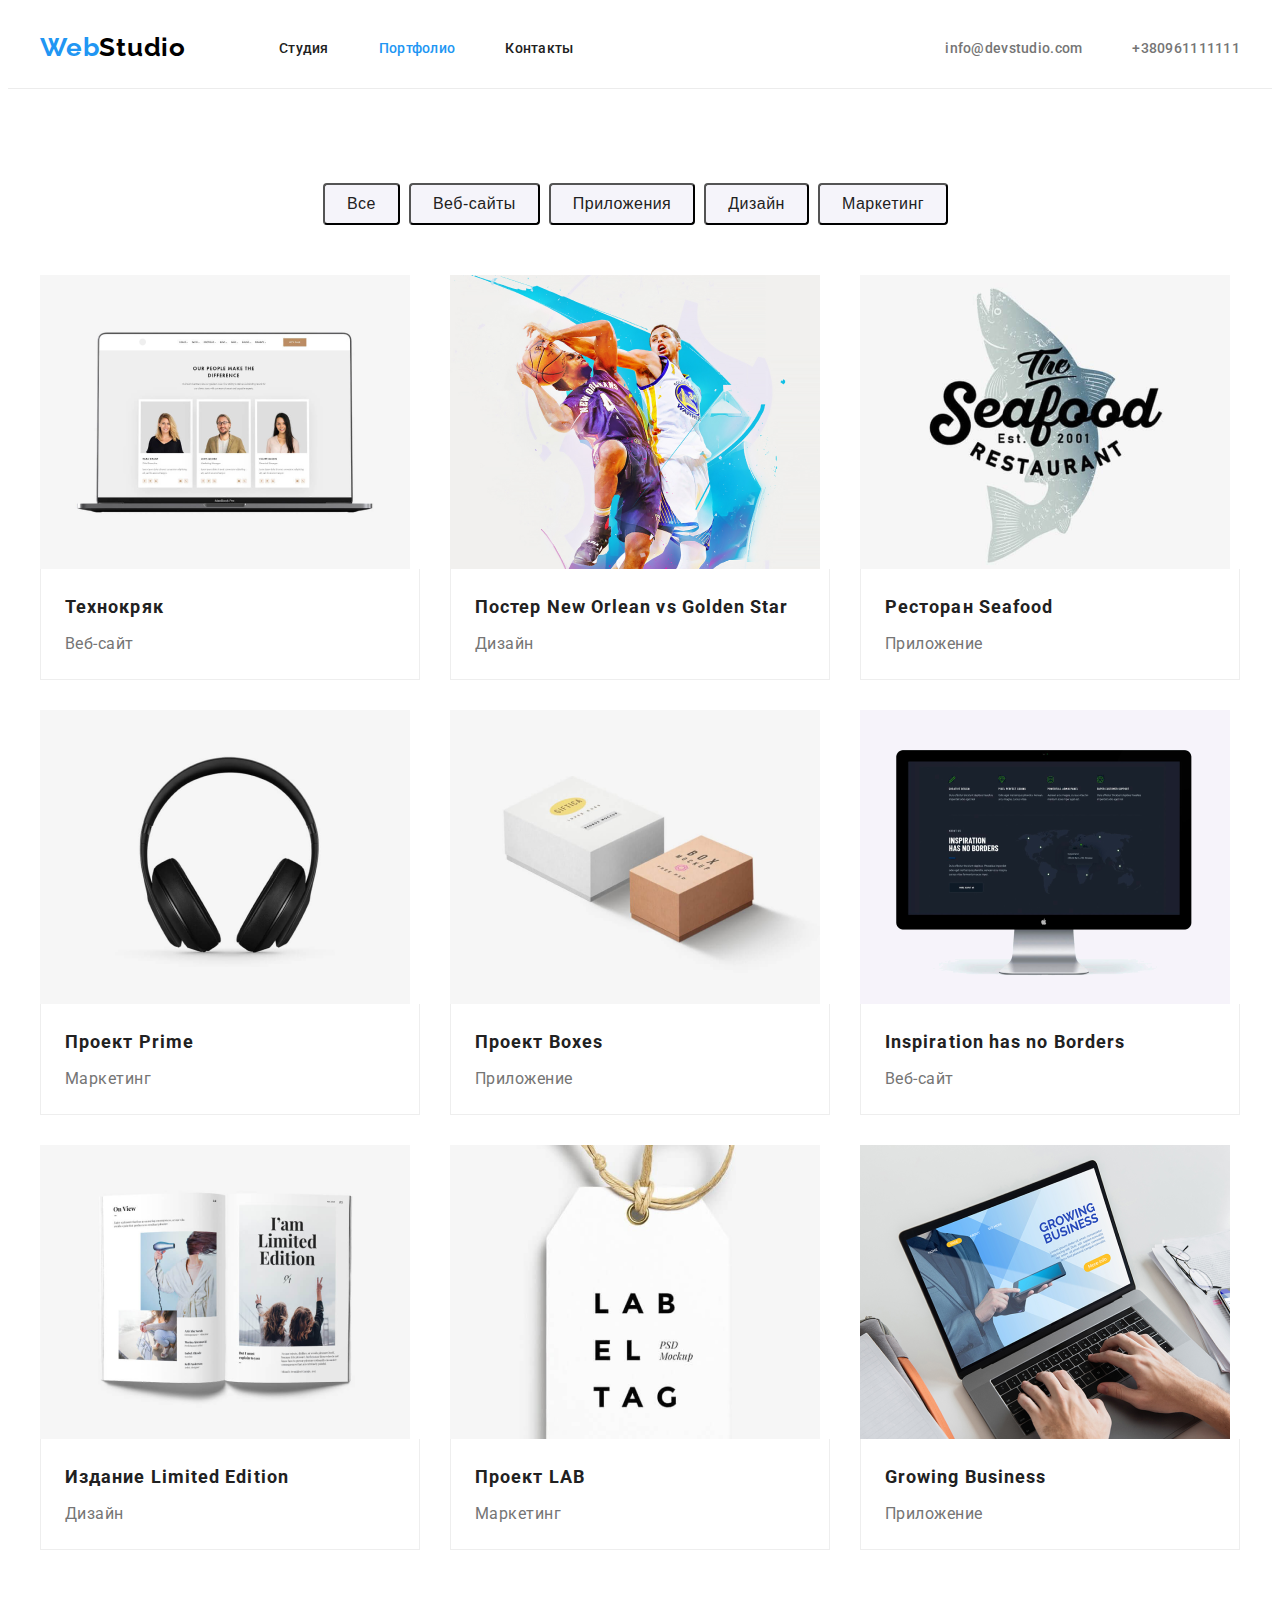
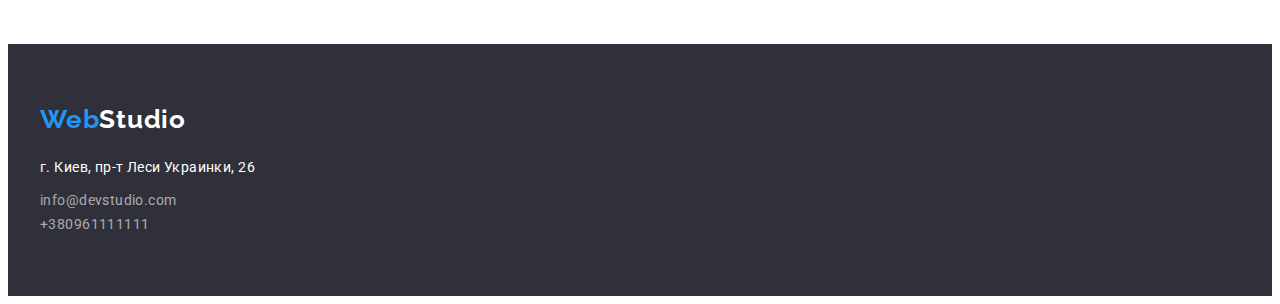
==== Portfolio.html @ 4aaf1207 "primary task" ====
<!DOCTYPE html>
<html lang="ru">
<head>
    <meta charset="UTF-8">
    <meta http-equiv="X-UA-Compatible" content="IE=edge">
    <meta name="viewport" content="width=device-width, initial-scale=1.0">
    <title>Студия</title>
    <link rel="preconnect" href="https://fonts.googleapis.com">
    <link rel="preconnect" href="https://fonts.gstatic.com" crossorigin>
    <link href="https://fonts.googleapis.com/css2?family=Raleway:wght@700&family=Roboto:wght@400;500;700;900&display=swap"
        rel="stylesheet">
    <link rel="stylesheet" href="https://cdnjs.cloudflare.com/ajax/libs/modern-normalize/1.1.0/modern-normalize.min.css"
        integrity="sha512-wpPYUAdjBVSE4KJnH1VR1HeZfpl1ub8YT/NKx4PuQ5NmX2tKuGu6U/JRp5y+Y8XG2tV+wKQpNHVUX03MfMFn9Q=="
        crossorigin="anonymous" referrerpolicy="no-referrer" />

    <link rel="stylesheet" href="/css/styles.css">
</head>
<body>
    <!--header-->
    <header class="header">
        <div class="container header-container">
            <nav class="nav-content">
            <a href="/index.html" class="logo"><span class="web">Web</span>Studio</a>
            <ul class="site-nav">
                <li class="header-item">
                    <a href="/index.html" >Студия</a>
                </li>
                <li class="header-item">
                    <a href="/Portfolio.html" class="current-page">Портфолио</a>
                </li>
                <li class="header-item">
                    <a href="">Контакты</a>
                </li>
            </ul>
            </nav>           
        

            <ul class="connection">
                <li class="header-item"> <a href="mailto:info@devstudio.com">info@devstudio.com</a></li>
                <li class="header-item"> <a href="tel:+380961111111">+380961111111</a></li>
            </ul>

        </div>

    </header>




    <!--Main-->
    <main>
        <section class="section portfolio-section">
            <div class="container portfolio-container" >
                <ul class="portfolio-btns">
                    <li><button type="button" class="btn">Все</button></li>
                    <li><button type="button" class="btn">Веб-сайты</button></li>
                    <li><button type="button" class="btn">Приложения</button></li>
                    <li><button type="button" class="btn">Дизайн</button></li>
                    <li><button type="button" class="btn">Маркетинг</button></li>
    
                </ul>              
                            
                                          
             
                <ul class="portfolio-list">
                    <li class="portfolio-item">
                        <img class="portfolio-photo" src="/img/Web 1.png" width="370" height="294" alt="">
                            <div class="portfolio-content-desctiption">
                                <h3 class="project-title">Технокряк</h3>
                                <p class="project-text">Веб-сайт</p>

                            </div>
                        
                        
                    </li>
                    <li class="portfolio-item">
                        <img class="portfolio-photo" src="/img/Bascketball.png" width="370" height="294" alt="">
                        
                        <div class="portfolio-content-desctiption">
                            <h3 class="project-title">Постер New Orlean vs Golden Star</h3>
                            <p class="project-text">Дизайн</p>
                        </div>
                        
                    </li>
                    <li class="portfolio-item">
                        <img class="portfolio-photo" src="/img/sea food.png" width="370" height="294" alt="">
                        
                        <div class="portfolio-content-desctiption">
                            <h3 class="project-title">Ресторан Seafood</h3>
                            <p class="project-text">Приложение</p>
                        </div>
                        
                    </li>
                    <li class="portfolio-item">
                        <img class="portfolio-photo" src="/img/ear.png" width="370" height="294" alt="">
                        
                        <div class="portfolio-content-desctiption">
                            <h3 class="project-title">Проект Prime</h3>
                            <p class="project-text">Маркетинг</p>
                        </div>
                        
                    </li>
                    <li class="portfolio-item">
                        <img class="portfolio-photo" src="/img/boxes.png" width="370" height="294" alt="">
                        
                        <div class="portfolio-content-desctiption">
                            <h3 class="project-title">Проект Boxes</h3>
                            <p class="project-text">Приложение</p>

                        </div>
                        
                    </li>
                    <li class="portfolio-item">
                        <img class="portfolio-photo" src="/img/display.png" width="370" height="294" alt="">
                        
                        <div class="portfolio-content-desctiption">
                            <h3 class="project-title">Inspiration has no Borders</h3>
                            <p class="project-text">Веб-сайт</p>

                        </div>
                        
                    </li>
                    <li class="portfolio-item">
                        <img class="portfolio-photo" src="/img/magazin.png" width="370" height="294" alt="">
                        
                        <div class="portfolio-content-desctiption">
                            <h3 class="project-title">Издание Limited Edition</h3>
                            <p class="project-text">Дизайн</p>

                        </div>
                        
                    </li>
                    <li class="portfolio-item">
                        <img class="portfolio-photo" class="portfolio-photo" src="/img/label.png" width="370" height="294" alt="">
                        
                        <div class="portfolio-content-desctiption">
                            <h3 class="project-title">Проект LAB</h3>
                            <p class="project-text">Маркетинг</p>
                        </div>
                        
                    </li>
                    <li class="portfolio-item">
                        <img class="portfolio-photo" src="/img/laptop.png" width="370" height="294" alt="">
                        
                        <div class="portfolio-content-desctiption">
                            <h3 class="project-title">Growing Business</h3>
                            <p class="project-text">Приложение</p>
                        </div>
                        
                    </li>
                    
                </ul>
            </div>
        </section>

        

        

    </main>




    <footer class="footer">
        <div class="container footer-container">
            <a href="/index.html" class="logo"><span class="web">Web</span><span class="studio">Studio</span></a>
        <address class="address-info">
            <p class="address">г. Киев, пр-т Леси Украинки, 26</p>
            <ul class="footer-connection">                    
                <li class="connection-item"><a href="mailto:info@devstudio.com ">info@devstudio.com</a></li>
                <li class="connection-item"><a href="tel:+380961111111">+380961111111</a></li>
                
            </ul>
        </address>
        </div>

    </footer>


    
</body>
</html>
---- css/styles.css ----
/* main text color: #757575;*/
/* secondary text color: #212121;  */
/* белый #FFFFFF */
/* акцент синий #2196F3 */
/* первичный цвет фона #E5E5E5; */
/* вторичный цвет фона #2F303A; */
/* цвет фона наша команда #F5F4FA */


:root {
    --primary-text-color: #757575;
    --secondary-text-color: #212121;
    --accent-color: #2196F3;
    --accent-second-color: #FFFFFF;
    --primary-background-color: #e5e5e5;
    --secondary-background-color: #2F303A;
    --stuff-background-color: #F5F4FA:
}


body {
    background-color: #FFFFFF;
    color: var(--primary-text-color);
    font-family: Roboto, sans-serif;
    }

p, h1, h2, h3, h4, h5, h5, h6 {
     margin-top: 0;
     margin-bottom: 0;
}
ul {list-style: none;
    margin-top: 0;
    margin-bottom: 0;
    padding-left: 0;
}    

.container {
    width: 1200px;
    margin: 0px;
    padding-left: 15px;
    padding-right: 15px;
    margin-left: auto;
    margin-right: auto;
}

.header{
    padding-top: 24px;
    padding-bottom: 25px;
    display: flex;
    align-items: center;
    border-bottom: 1px solid #ECECEC;
    }

.header .container {
    display: flex;
    align-items: center;

}
.header .header-container {
    display: flex;
    align-items: center;
}    

.nav-content{
    display: flex;
    align-items: center;
}

.site-nav {
    display: flex;
}



.header-item:not(:last-child) {
    margin-right: 50px;
  }

.logo {
margin-right: 93px;    
font: Raleway;
font-family: 'Raleway';
font-style: normal;
font-weight: 700;
font-size: 26px;
line-height: 31px;
letter-spacing: 0.03em;
text-decoration: none;
color: #000000;
}

.web {
    color: var(--accent-color);
}

.site-nav a {
    font-family: 'Roboto';
font-style: normal;
font-weight: 500;
font-size: 14px;
line-height: 16px;
letter-spacing: 0.02em;
color: var(--secondary-text-color);
text-decoration: none;
}

.site-nav a:hover,
.site-nav a:focus {
    color: var(--accent-color);
}

.connection {
    display: flex;
    margin-left: auto;

}

.connection a{
font-family: 'Roboto';
font-style: normal;
font-weight: 500;
font-size: 14px;
line-height: 16px;
letter-spacing: 0.02em;
color: var(--primary-text-color);
text-decoration: none;
}
.connection a:hover,
.connection a:focus {
    color: var(--accent-color);
}

.header-item .current-page{
color: var(--accent-color);
}

/* Main */
.hero{
    /* background-color: var(--secondary-background-color); */
    background-image: linear-gradient(rgba(47, 48, 58, 0.4),
    rgba(47, 48, 58, 0.4)) , url(/img/background.png);
    background-repeat: no-repeat;
  background-position: center;
  background-size: 1600px;
    display: flex;
    align-items: center;
    padding-bottom: 200px; 
    padding-top: 200px;
}

.hero-title{
    
padding-bottom: 30px;
text-align: center;
font-family: 'Roboto';
font-style: normal;
font-weight: 900;
font-size: 44px;
line-height: 60px;
text-align: center;
letter-spacing: 0.06em;
text-transform: uppercase;
color: var(--accent-second-color);
}

.button{
    display: block;
    margin-right: auto;
    margin-left: auto;
    padding-left: 32px;
    padding-right: 32px;
    padding-bottom: 10px;
    padding-top: 10px;
    font-family: 'Roboto';
    font-style: normal;
    font-weight: 700;
    font-size: 16px;
    line-height: 30px;
    display: flex;
    align-items: center;
    text-align: center;
    letter-spacing: 0.06em;
    background-color: var(--accent-color);
    color: var(--accent-second-color);
    cursor: pointer;
    box-shadow: 0px 4px 4px rgba(0, 0, 0, 0.15);
    border-radius: 4px;
}

/* Advantage */
.section{
    padding-top: 94px;
}

.advantage-title{
    padding-bottom: 10px;
font-family: 'Roboto';
font-style: normal;
font-weight: 700;
font-size: 14px;
line-height: 16px;
letter-spacing: 0.03em;
text-transform: uppercase;
color: var(--secondary-text-color);
}

.advantage-list{
    display: flex;
}

.advantage-item {
    width: 270px;
    height: 101px;

}

.advantage-item:not(:last-child) {
    margin-right: 30px;
    }

.advantage-text {
    font-family: 'Roboto';
font-style: normal;
font-weight: 400;
font-size: 14px;
line-height: 24px;
letter-spacing: 0.03em;

}

/* Services */


.section-title{
    padding-bottom: 50px;
    text-align: center;
    font-family: 'Roboto';
font-style: normal;
font-weight: 700;
font-size: 36px;
line-height: 42px;
/* text-align: center; */
letter-spacing: 0.03em;
color: var(--secondary-text-color);
}

.services-list{
    display: flex;
    align-items: center;

}

.services-item:not(:last-child) {
    padding-right: 30px;
    }

/* Stuff section */

.stuff-section{
    background-color: #F5F4FA;

}

.stuff-list {
    display: flex;
    align-items: center;
}

.stuff-item:not(:last-child){
    padding-right: 30px;

}
.stuff-title{
    padding-top: 30px;
    padding-bottom: 10px;
    font-family: 'Roboto';
font-style: normal;
font-weight: 500;
font-size: 16px;
line-height: 19px;
/* identical to box height */

text-align: center;
letter-spacing: 0.03em;
color: var(--secondary-text-color);
}

.stuff-text{
padding-bottom: 30px;
font-family: 'Roboto' sans-serif;
font-style: normal;
font-weight: 400;
font-size: 16px;
line-height: 19px;
/* identical to box height */

text-align: center;
letter-spacing: 0.03em;
color: var(--primary-text-color);
}

.stuff-section {
    padding-bottom: 94px;
}

/* Footer */

.footer{
    padding-top: 60px;
    padding-bottom: 60px;
background-color: #2F303A;
color:var(--accent-second-color);
}





.address {
    padding-top: 20px ;
    padding-bottom: 9px;
}



.studio{
font-family: 'Raleway' sans-serif;
font-style: normal;
font-weight: 700;
font-size: 26px;
line-height: 31px;
letter-spacing: 0.03em;
color: var(--accent-second-color);

}
.address{
font-family: 'Roboto' sans-serif;
font-style: normal;
font-weight: 400;
font-size: 14px;
line-height: 24px;
letter-spacing: 0.03em;
color: var(--accent-second-color);
}

.footer-connection a{
font-style: normal;
font-weight: 400;
font-size: 14px;
line-height: 24px;
letter-spacing: 0.03em;
color: rgba(255, 255, 255, 0.6);
text-decoration: none;
}

.footer-connection a:hover,
.footer-connection a:focus {
color: var(--accent-color);
text-decoration: none;
}


/* Portfolio */

.portfolio-section {
    padding-top: 94px;
    padding-bottom: 94px;
}

.portfolio-btns {
    display: flex;
    align-items: center;
    justify-content: center;
    margin-bottom: 50px;
    margin-right: auto;
    margin-left: auto;
}


.btn{
    margin-right: 9px;
padding: 6px 22px;
font-family: 'Roboto' sans-serif;
font-style: normal;
font-weight: 500;
font-size: 16px;
line-height: 26px;
text-align: center;
letter-spacing: 0.03em;
color: var(--secondary-text-color);
background: #F5F4FA;
border-radius: 4px;
text-decoration: none;
cursor: pointer;
}

.btn:not(:last-child) {
    display: block;
    align-items: center;
    justify-content: center;
    
}

.btn:focus,
.btn:hover {
    background: var(--accent-color);
    color: var(--accent-second-color);
}

.portfolio-list {

    display: flex;
    flex-wrap: wrap;
    align-items: center;
    justify-content: center;
    margin-left: -30px;
}



.portfolio-item {
    width: 370px;
    margin-left: 30px;
    flex-basis: calc((100% - 3 * 30px) / 3);
}

.portfolio-item:not(:nth-last-child(-n + 3)) {
    margin-bottom: 30px;
  }

.portfolio-photo{
    display: block;
}
.portfolio-content-desctiption {
    border-bottom: 1px solid #EEEEEE;
    border-right: 1px solid #EEEEEE;  
    border-left: 1px solid #EEEEEE;
    padding-bottom: 20px;
    
    
  }

.project-title {
    padding-top: 20px;
    padding-left: 24px;
    padding-bottom: 4px;
    font-family: 'Roboto';
    font-style: normal;
    font-weight: 700;
    font-size: 18px;
    line-height: 36px;
       
    letter-spacing: 0.06em;
    color: var(--secondary-text-color);
}

.project-text{
padding-left: 24px;
font-family: 'Roboto' sans-serif;
font-style: normal;
font-weight: 400;
font-size: 16px;
line-height: 30px;
letter-spacing: 0.03em;
color:var(--primary-text-color);

}
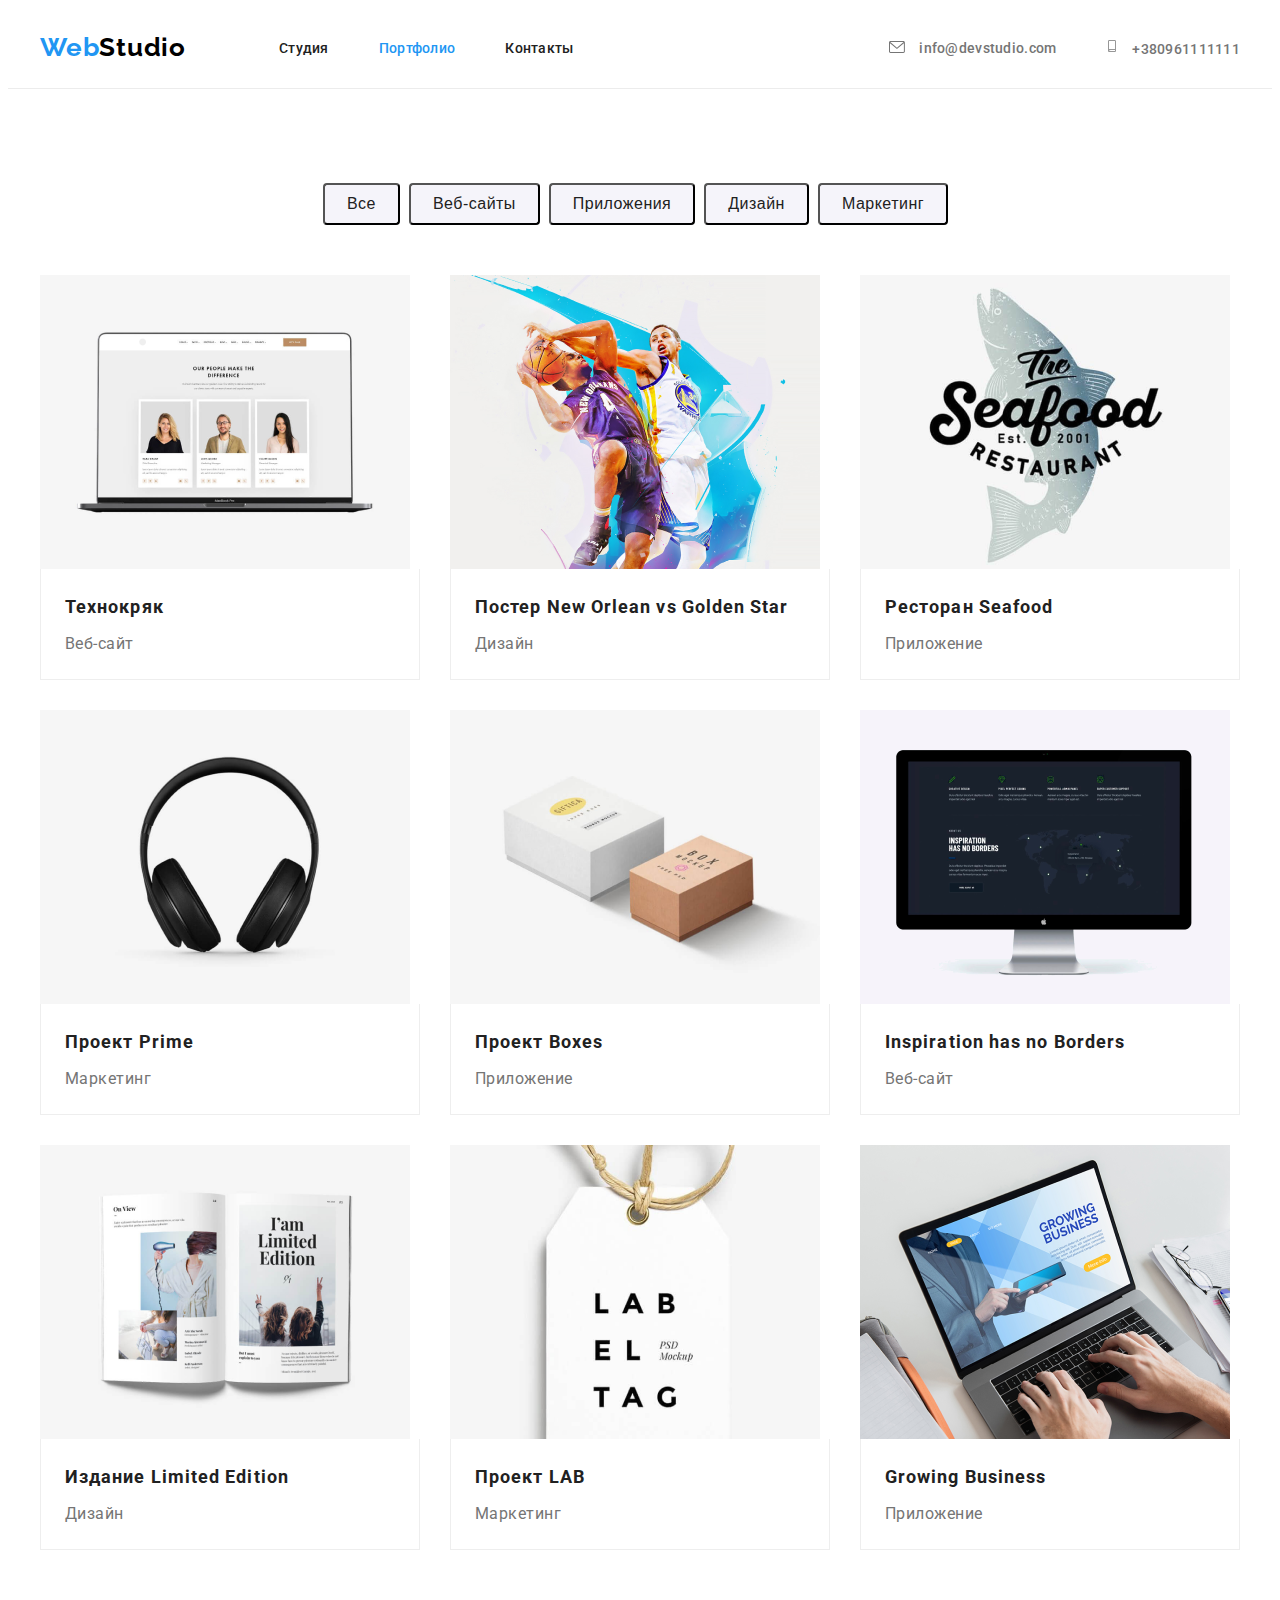
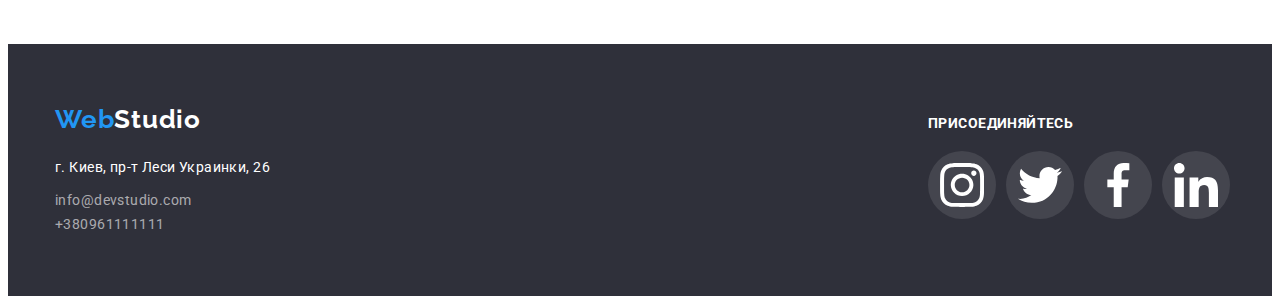
==== commit b65417b0: "Practica 4" ====
--- a/Portfolio.html
+++ b/Portfolio.html
@@ -36,8 +36,12 @@
         
 
             <ul class="connection">
-                <li class="header-item"> <a href="mailto:info@devstudio.com">info@devstudio.com</a></li>
-                <li class="header-item"> <a href="tel:+380961111111">+380961111111</a></li>
+                <li class="header-item"> 
+                    <svg class=" header-icon envelope" width="16" height="12"><use href="./img/symbol-defs.svg#icon-envelope" ></use></svg>
+                    <a href="mailto:info@devstudio.com">  info@devstudio.com </a></li>
+                <li class="header-item"> 
+                    <svg class="header-icon smartphone" width="12" height="16"><use href="./img/symbol-defs.svg#icon-smartphone" ></use></svg>
+                    <a href="tel:+380961111111">  +380961111111</a></li>
             </ul>
 
         </div>
@@ -163,18 +167,44 @@
 
 
     <footer class="footer">
-        <div class="container footer-container">
-            <a href="/index.html" class="logo"><span class="web">Web</span><span class="studio">Studio</span></a>
-        <address class="address-info">
-            <p class="address">г. Киев, пр-т Леси Украинки, 26</p>
-            <ul class="footer-connection">                    
-                <li class="connection-item"><a href="mailto:info@devstudio.com ">info@devstudio.com</a></li>
-                <li class="connection-item"><a href="tel:+380961111111">+380961111111</a></li>
-                
-            </ul>
-        </address>
-        </div>
-
+        <div class="container footer-general-container">
+            <div class="container footer-container">
+                <a href="/index.html" class="logo"><span class="web">Web</span><span class="studio">Studio</span></a>
+            <address class="address-info">
+                <p class="address">г. Киев, пр-т Леси Украинки, 26</p>
+                <ul class="footer-connection">                    
+                    <li class="connection-item"><a href="mailto:info@devstudio.com ">info@devstudio.com</a></li>
+                    <li class="connection-item"><a href="tel:+380961111111">+380961111111</a></li>
+                    
+                </ul>
+            </address>
+            </div>
+            <div class="footer-link-container">
+                <h3 class="footer-connect">Присоединяйтесь</h3>
+                <ul class="footer-social-links">
+                    <li class="footer-link-icon">
+                        <a class="footer-social-link" href="">
+                            <svg class="footer-social-icon" width="20" height="20" ><use href="./img/symbol-defs.svg#icon-instagram" ></use></svg>
+                        </a>
+                    </li>
+                    <li class="footer-link-icon">
+                        <a class="footer-social-link" href="">
+                            <svg class="footer-social-icon" width="20" height="20" ><use href="./img/symbol-defs.svg#icon-twitter" ></use></svg>
+                        </a>
+                    </li>
+                    <li class="footer-link-icon">
+                        <a class="footer-social-link" href="">
+                            <svg class="footer-social-icon" width="20" height="20" ><use href="./img/symbol-defs.svg#icon-facebook" ></use></svg>
+                        </a>
+                    </li>
+                    <li class="footer-link-icon">
+                        <a class="footer-social-link" href="">
+                            <svg class="footer-social-icon" width="20" height="20" ><use href="./img/symbol-defs.svg#icon-linkedin" ></use></svg>
+                        </a>
+                    </li>
+                </ul>
+            </div>
+        </div>    
     </footer>
 
 
--- a/css/styles.css
+++ b/css/styles.css
@@ -134,9 +134,32 @@
 color: var(--accent-color);
 }
 
+.envelope{
+    margin-right: 10px;
+    fill: var(--primary-text-color);
+    align-items: center;
+    justify-content: center;
+    cursor: pointer;
+
+}
+
+.smartphone{
+    margin-right: 10px;
+    fill: var(--primary-text-color);
+    align-items: center;
+    justify-content: center;
+    cursor: pointer;
+    
+}
+
+.header-item:hover .header-icon,
+.header-item:focus .header-icon {
+  fill: var(--accent-color);
+}
+
 /* Main */
 .hero{
-    /* background-color: var(--secondary-background-color); */
+    background-color: var(--secondary-background-color);
     background-image: linear-gradient(rgba(47, 48, 58, 0.4),
     rgba(47, 48, 58, 0.4)) , url(/img/background.png);
     background-repeat: no-repeat;
@@ -190,9 +213,17 @@
 /* Advantage */
 .section{
     padding-top: 94px;
-}
-
+
+}
+
+.advantage-container {
+    
+    display: flex;
+    align-items: center;
+    justify-content: center;
+}
 .advantage-title{
+    
     padding-bottom: 10px;
 font-family: 'Roboto';
 font-style: normal;
@@ -208,9 +239,28 @@
     display: flex;
 }
 
+/* .advantage-item::before {
+    content: "";
+    display: block;
+    width: 270px;
+    height: 120px;
+    background-color: #F5F4FA;
+} */
+
+.advantage-block{
+    display: flex;
+    width: 270px;
+    height: 120px;
+    background-color:#F5F4FA;
+    border-radius: 4px;
+    margin-bottom: 30px;
+    align-items: center;
+    justify-content: center;
+}
 .advantage-item {
     width: 270px;
     height: 101px;
+    margin-bottom: 94px;
 
 }
 
@@ -265,9 +315,17 @@
     display: flex;
     align-items: center;
 }
+.stuff-item {
+align-items: center;
+text-align: center;
+box-shadow: 0px 1px 3px rgba(0, 0, 0, 0.12), 0px 1px 1px rgba(0, 0, 0, 0.14), 0px 2px 1px rgba(0, 0, 0, 0.2);
+border-radius: 0px 0px 4px 4px;
+background-color: #fff;
+       
+}
 
 .stuff-item:not(:last-child){
-    padding-right: 30px;
+    margin-right: 30px;
 
 }
 .stuff-title{
@@ -286,7 +344,7 @@
 }
 
 .stuff-text{
-padding-bottom: 30px;
+padding-bottom: 16px;
 font-family: 'Roboto' sans-serif;
 font-style: normal;
 font-weight: 400;
@@ -302,6 +360,93 @@
 .stuff-section {
     padding-bottom: 94px;
 }
+.social-links {
+    display: flex; 
+    align-items: center;
+    justify-content: center;
+}
+
+.link-icon {
+    display: flex;
+    align-items: center;
+    justify-content: center;
+    margin-right: 10px;
+    margin-bottom: 30px;
+}
+
+.social-link{
+fill: var(--primary-text-color);
+display: flex;
+align-items: center;
+padding-left: auto;
+justify-content: center;
+
+margin-right: auto;
+margin-left: auto;
+}
+
+.social-icon {
+    display: flex;
+    width: 44px;
+    height: 44px;
+    padding: 12px;
+       
+  }
+
+.social-link:hover,
+.social-link:focus {
+  border-radius: 50%;
+  fill: #FFFFFF;
+  background-color: var(--accent-color);
+cursor: pointer;
+}
+
+.social-icon:not(:last-child) {
+  margin-right: 10px;
+}
+
+/* client */
+.client-section {
+    padding-bottom: 94px;
+}
+.client-container {
+    padding: 0;
+
+
+}
+.client-list {
+    display: flex;
+    align-items: center;
+    justify-content: center;
+}
+
+.client-icon {
+justify-content: center;
+  align-items: center;  
+  display: flex;
+  border: #AFB1B8 solid 1px;
+  border-radius: 4px;
+  width: 170px;
+  height: 92px;
+  fill: #afb1b8;
+  
+}
+
+.client-icon:hover ,
+.client-icon:focus {
+  fill: var(--accent-color);
+  border: var(--accent-color) solid 1px;
+  cursor: pointer;
+}
+
+.client-item{
+    border: 1px, #AFB1B8;
+}
+
+
+.client-item:not(:last-child) {
+    margin-right: 30px;
+  }
 
 /* Footer */
 
@@ -312,13 +457,21 @@
 color:var(--accent-second-color);
 }
 
-
+.footer-general-container {
+display: flex;
+align-items: baseline;
+}
+
+.footer-container {    
+padding-right: 70px;
+}
 
 
 
 .address {
     padding-top: 20px ;
     padding-bottom: 9px;
+    
 }
 
 
@@ -359,6 +512,60 @@
 text-decoration: none;
 }
 
+.footer-connect{
+    font-family: 'Roboto';
+font-style: normal;
+font-weight: 700;
+font-size: 14px;
+line-height: 16px;
+letter-spacing: 0.03em;
+text-transform: uppercase;
+color: #FFFFFF;
+}
+
+.footer-social-links{
+    display: flex;
+  align-items: center;
+  padding-left: auto;
+  justify-content: center;
+  margin-top: 20px;
+  margin-right: auto;
+  margin-left: auto;
+
+}
+
+.footer-link-icon {
+    display: flex;
+    align-items: center;
+    justify-content: center;
+    margin-right: 10px;
+}
+
+.footer-social-link {
+    fill:#FFFFFF;  
+    background-color: rgba(255, 255, 255, 0.1);
+   border-radius: 50%;
+  }
+
+  .footer-social-icon {
+    display: flex;    
+    width: 44px;
+    height: 44px;
+    padding: 12px;
+    
+  }
+
+  .footer-social-link:hover,
+.footer-social-link:focus {
+  border-radius: 50%;
+  fill: #FFFFFF;
+  background-color: var(--accent-color);
+cursor: pointer;
+}
+
+.footer-social-icon:not(:last-child) {
+  margin-right: 10px;
+}
 
 /* Portfolio */
 
@@ -426,6 +633,15 @@
 
 .portfolio-item:not(:nth-last-child(-n + 3)) {
     margin-bottom: 30px;
+  }
+
+  .portfolio-item:hover, 
+  .portfolio-item:focus {
+  background: #FFFFFF;
+    box-sizing: border-box;
+  box-shadow: 0px 1px 1px rgba(0, 0, 0, 0.12), 0px 4px 4px rgba(0, 0, 0, 0.06), 1px 4px 6px rgba(0, 0, 0, 0.16);
+  
+  
   }
 
 .portfolio-photo{
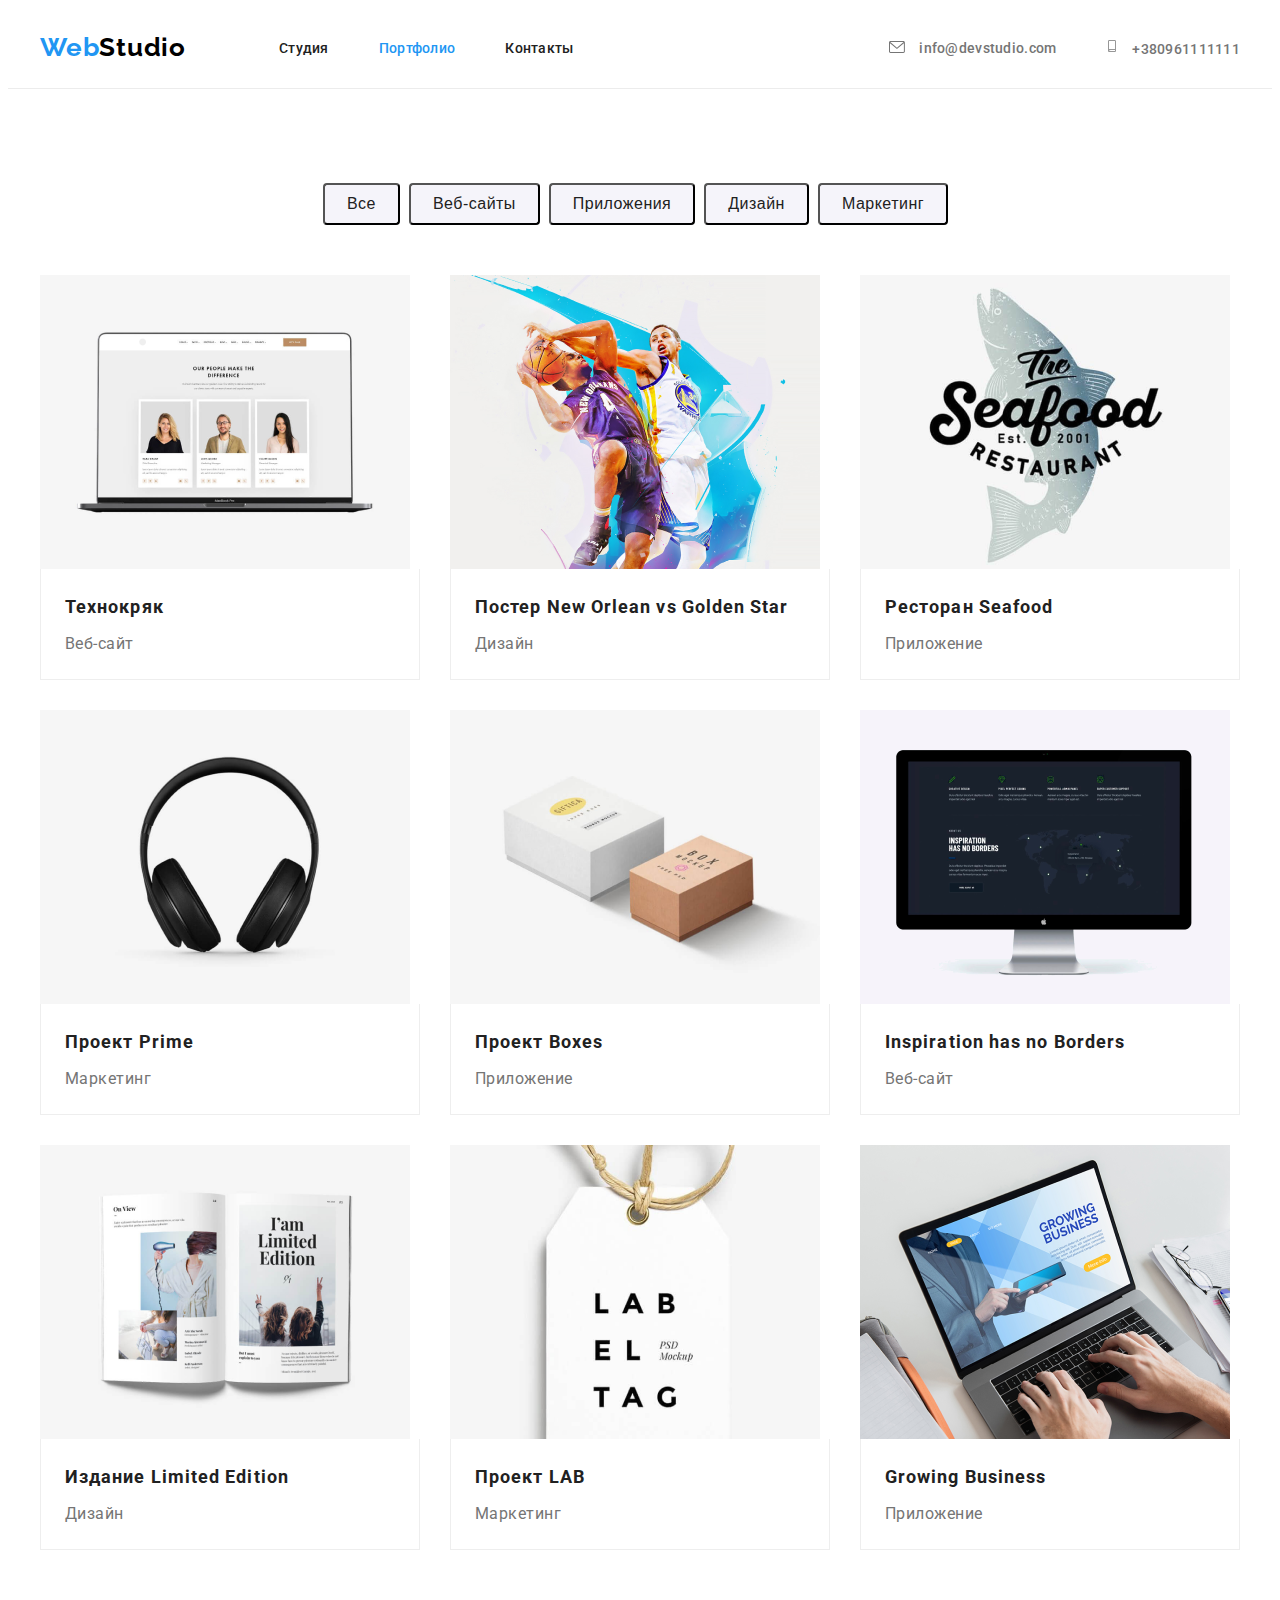
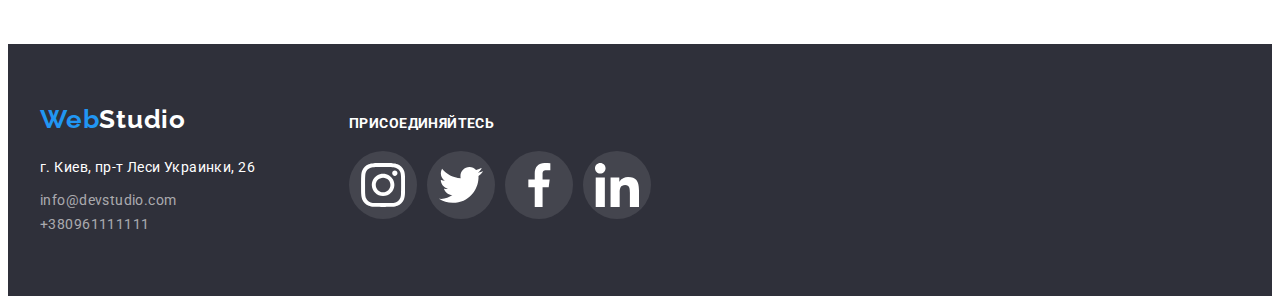
==== commit bcf24e17: "PRactika 4" ====
--- a/Portfolio.html
+++ b/Portfolio.html
@@ -168,7 +168,7 @@
 
     <footer class="footer">
         <div class="container footer-general-container">
-            <div class="container footer-container">
+            <div class=" footer-container">
                 <a href="/index.html" class="logo"><span class="web">Web</span><span class="studio">Studio</span></a>
             <address class="address-info">
                 <p class="address">г. Киев, пр-т Леси Украинки, 26</p>
--- a/css/styles.css
+++ b/css/styles.css
@@ -115,6 +115,20 @@
 
 }
 
+/* .connection .header-item{
+display: flex;
+align-items: center;
+} */
+/* .connection .smartphone{
+    display: flex;
+    align-items: center;
+    } */
+
+/* .header-item {
+    padding-top: 32px;
+    padding-bottom: 32px;
+} */
+
 .connection a{
 font-family: 'Roboto';
 font-style: normal;
@@ -159,7 +173,7 @@
 
 /* Main */
 .hero{
-    background-color: var(--secondary-background-color);
+    /* background-color: var(--secondary-background-color); */
     background-image: linear-gradient(rgba(47, 48, 58, 0.4),
     rgba(47, 48, 58, 0.4)) , url(/img/background.png);
     background-repeat: no-repeat;
@@ -206,7 +220,7 @@
     background-color: var(--accent-color);
     color: var(--accent-second-color);
     cursor: pointer;
-    box-shadow: 0px 4px 4px rgba(0, 0, 0, 0.15);
+    /* box-shadow: 0px 4px 4px rgba(0, 0, 0, 0.15); */
     border-radius: 4px;
 }
 
@@ -259,8 +273,8 @@
 }
 .advantage-item {
     width: 270px;
-    height: 101px;
-    margin-bottom: 94px;
+    /* height: 101px; */
+    /* margin-bottom: 94px; */
 
 }
 
@@ -297,6 +311,7 @@
 .services-list{
     display: flex;
     align-items: center;
+    padding-bottom: 94px;
 
 }
 
